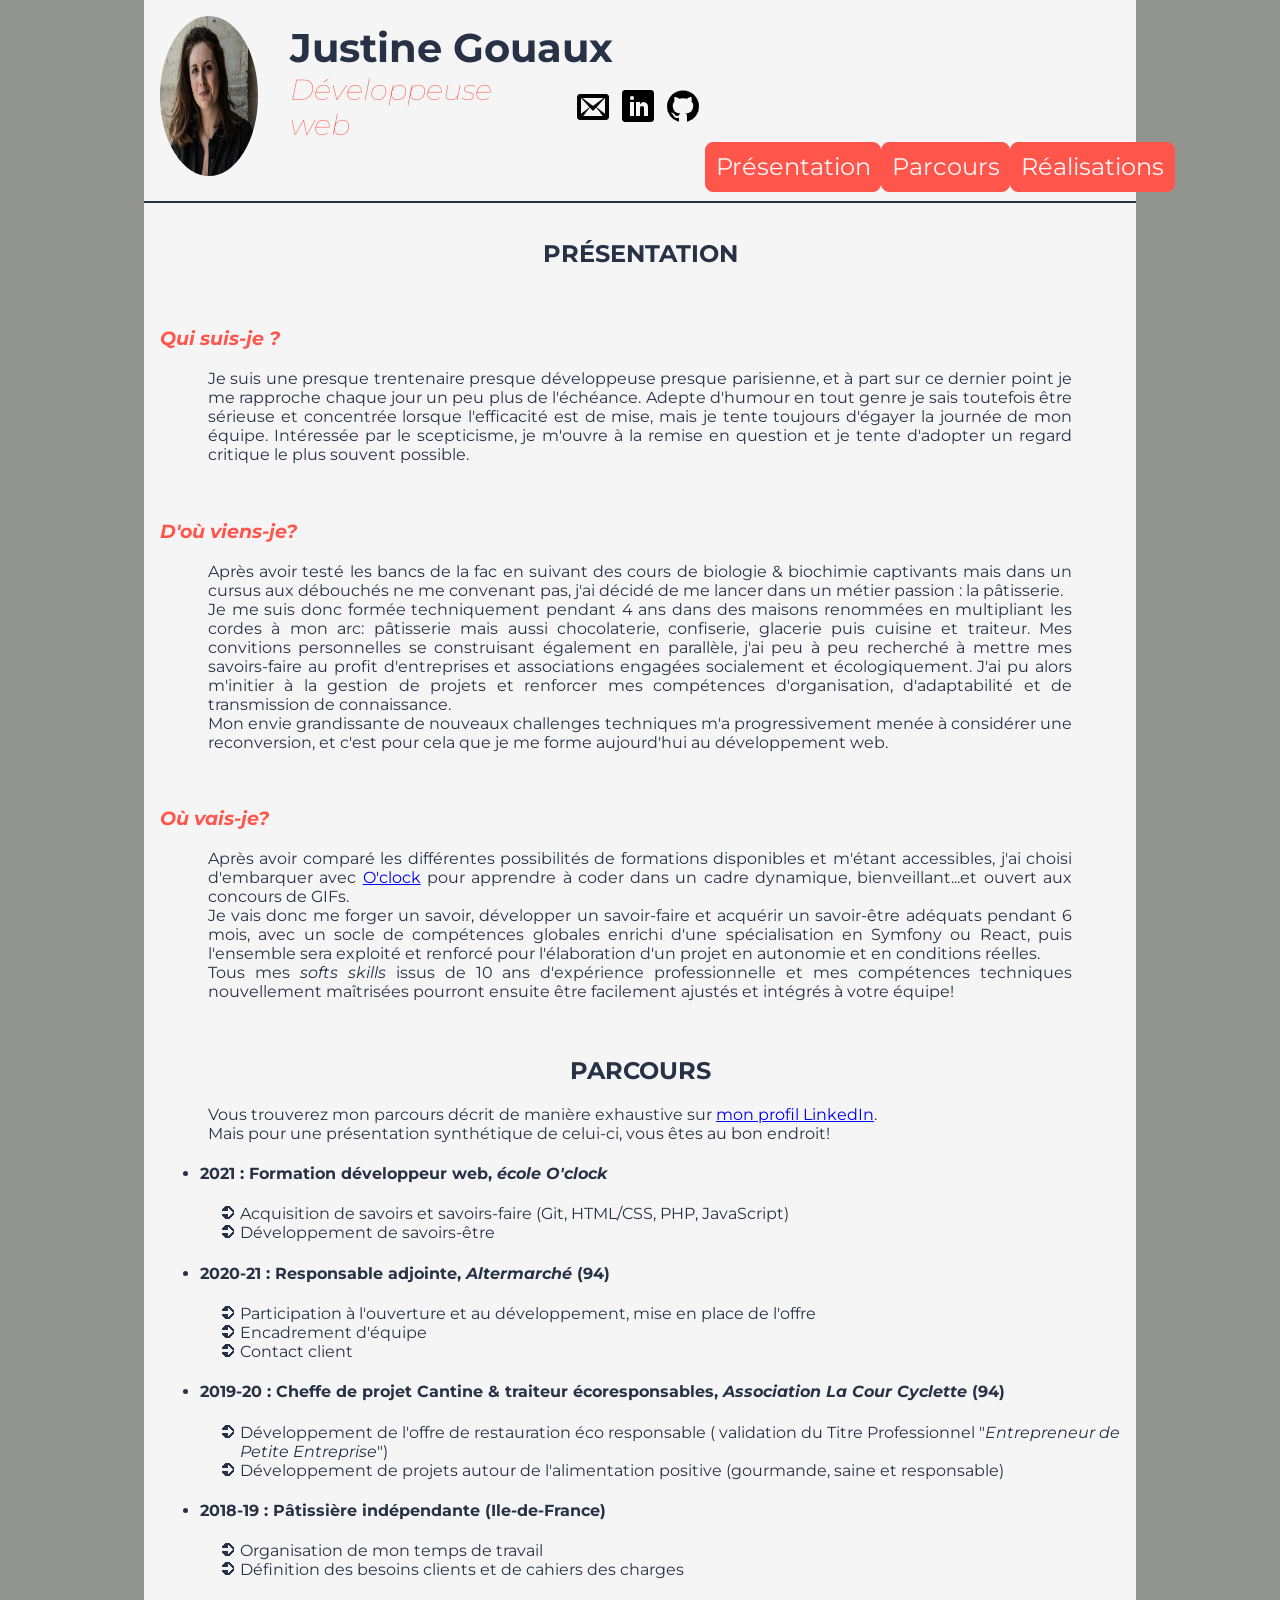
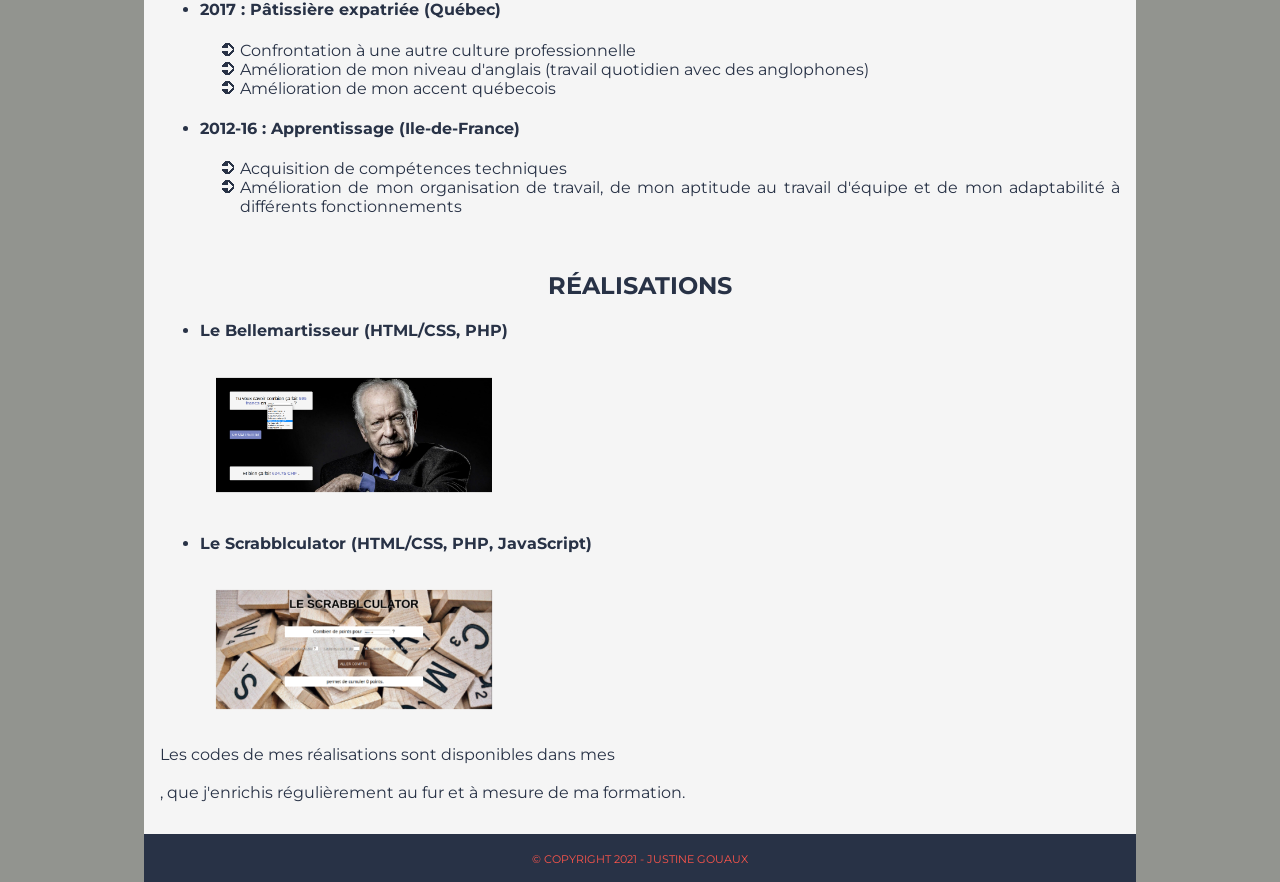
==== index.html @ 8cf94d31 "Sortie index" ====
<!DOCTYPE html>
<html lang="fr">
<head>
    <meta charset="UTF-8">
    <meta http-equiv="X-UA-Compatible" content="IE=edge">
    <meta name="viewport" content="width=device-width, initial-scale=1.0">
    <title>CV Justine Gouaux</title>

    <link rel="preconnect" href="https://fonts.googleapis.com">
    <link rel="preconnect" href="https://fonts.gstatic.com" crossorigin>
    <link href="https://fonts.googleapis.com/css2?family=Montserrat:ital,wght@0,200;0,400;0,700;0,900;1,200;1,400;1,700&family=Open+Sans:ital,wght@0,300;0,400;0,700;1,300;1,400;1,700&display=swap" rel="stylesheet">
    <link rel="stylesheet" href="../style.css">

</head>

<body>
    <header class="twoColContainer">
        <div class="profilPicture">
            <img src="../images/profil.jpg" alt="Photo de profil">
        </div>

        <div class="gridParent">
            <h1 class="gridDiv1">
                Justine Gouaux
            </h1>
            
            <div class="gridDiv2">
                <p>
                    Développeuse web
                </p>
                <ul class="rowMenu">
                    <li><a href="mailto:justine.gouaux93@gmail.com"><img src="../images/icones/envelop.png" alt="Mail"></a></li>
                    <li><a href="https://www.linkedin.com/in/justine-gouaux-03380491/"><img src="../images/icones/linkedin.png" alt="LinkedIn"></a></li>
                    <li><a href="https://github.com/Justine-Gouaux"><img src="../images/icones/github.png" alt="GitHub"></a></li>
                    <!-- Version anglaise de la page à venir
                        <li><a href="./indexEN.html"><img src="../images/icones/sphere.png" alt="Version anglaise"></a></li> 
                    -->
                </ul>
            </div>
            
            <nav class="gridDiv3 container">
                <ul class="rowMenu dropdown">
                    <li>
                        <div>
                            <a href="#presentation" class="">Présentation</a>
                        </div>
                                <ul>
                                    <li><a href="#qsj">Qui suis-je?</a></li>
                                    <li><a  href="#dvj">D'où viens-je?</a></li>
                                    <li><a  href="#ovj">Où vais-je?</a></li>
                                </ul>
                    </li>
                    <li> 
                        <a href="#parcours">Parcours</a>
                    </li>
                    <li>
                        <a href="#realisation">Réalisations</a>
                    </li>
                </ul>
            </nav>
        </div>
    </header>

    <main>
        <h2 id="presentation">
            Présentation
        </h2>

        <div class="anchor">
        <a id="qsj">&nbsp;</a>
        <h3>Qui suis-je ?</h3>
        </div>
        <p>
            Je suis une presque trentenaire presque développeuse presque parisienne, et à part sur ce dernier point je me rapproche chaque jour un peu plus de l'échéance.
            Adepte d'humour en tout genre je sais toutefois être sérieuse et concentrée lorsque l'efficacité est de mise, mais je tente toujours d'égayer la journée de mon équipe.
            Intéressée par le scepticisme, je m'ouvre à la remise en question et je tente d'adopter un regard critique le plus souvent possible.
        </p>

        <div class="anchor">
        <a id="dvj">&nbsp;</a>
        <h3>D'où viens-je?</h3>
        </div>
        <p>
            Après avoir testé les bancs de la fac en suivant des cours de biologie &#38; biochimie captivants mais dans un cursus aux débouchés ne me convenant pas, j'ai décidé de me lancer dans un métier passion : la pâtisserie.<br> 
            Je me suis donc formée techniquement pendant 4 ans dans des maisons renommées en multipliant les cordes à mon arc: pâtisserie mais aussi chocolaterie, confiserie, glacerie puis cuisine et traiteur. Mes convitions personnelles se construisant également en parallèle, j'ai peu à peu recherché à mettre mes savoirs-faire au profit d'entreprises et associations engagées socialement et écologiquement. J'ai pu alors m'initier à la gestion de projets et renforcer mes compétences d'organisation, d'adaptabilité et de transmission de connaissance.<br>
            Mon envie grandissante de nouveaux challenges techniques m'a progressivement menée à considérer une reconversion, et c'est pour cela que je me forme aujourd'hui au développement web.
        </p>

        <div class="anchor">
        <a id="ovj">&nbsp;</a>
        <h3>Où vais-je?</h3>
        </div>
        <p>
            Après avoir comparé les différentes possibilités de formations disponibles et m'étant accessibles, j'ai choisi d'embarquer avec <a href= "https://oclock.io/">O'clock</a> pour apprendre à coder dans un cadre dynamique, bienveillant...et ouvert aux concours de GIFs.<br>
            Je vais donc me forger un savoir, développer un savoir-faire et acquérir un savoir-être adéquats pendant 6 mois, avec un socle de compétences globales enrichi d'une spécialisation en Symfony ou React, puis l'ensemble sera exploité et renforcé pour l'élaboration d'un projet en autonomie et en conditions réelles.<br>
            Tous mes <span class="italic">softs skills</span> issus de 10 ans d'expérience professionnelle et mes compétences techniques nouvellement maîtrisées pourront ensuite être facilement ajustés et intégrés à votre équipe!
        </p>
        
        <div class="anchor">
        <a id="parcours">&nbsp;</a>
        <h2>
            Parcours
        </h2>
        <div>
            <p>
                Vous trouverez mon parcours décrit de manière exhaustive sur <a class="visible" href="https://www.linkedin.com/in/justine-gouaux-03380491/">mon profil LinkedIn</a>. <br>
                Mais pour une présentation synthétique de celui-ci, vous êtes au bon endroit!
                <ul>
                    <li>
                        <h4>2021 : Formation développeur web, <span class="italic">école O'clock</span></h4>
                        <ul>
                            <li>Acquisition de savoirs et savoirs-faire (Git, HTML/CSS, PHP, JavaScript) </li>
                            <li>Développement de savoirs-être</li>
                        </ul>
                    </li>
                    <li>
                        <h4>2020-21 : Responsable adjointe, <span class="italic">Altermarché</span> (94)</h4>
                        <ul>
                            <li>
                                Participation à l'ouverture et au développement, mise en place de l'offre 
                            </li>
                            <li>
                                Encadrement d'équipe
                            </li>
                            <li>
                                Contact client
                            </li>
                        </ul> 
                    </li>
                    <li>
                        <h4>2019-20 : Cheffe de projet Cantine &#38; traiteur écoresponsables, <span class="italic">Association La Cour Cyclette</span> (94)</h4>
                        <ul>
                            <li> 
                                Développement de l'offre de restauration éco responsable ( validation du Titre Professionnel "<span class="italic">Entrepreneur de Petite Entreprise</span>")
                            </li>
                            <li> 
                                Développement de projets autour de l'alimentation positive (gourmande, saine et responsable) 
                            </li>                           
                        </ul>

                    </li>
                    <li>
                        <h4>2018-19 : Pâtissière indépendante (Ile-de-France)</h4>
                        <ul>
                            <li>
                                Organisation de mon temps de travail
                            </li>
                            <li>
                                Définition des besoins clients et de cahiers des charges
                            </li>
                        </ul>
                </li>
                    <li>
                        <h4>2017 : Pâtissière expatriée (Québec)</h4>
                        <ul>
                            <li>
                                Confrontation à une autre culture professionnelle
                            <li>
                                Amélioration de mon niveau d'anglais (travail quotidien avec des anglophones)
                            </li>
                            </li>
                            <li>
                                Amélioration de mon accent québecois
                            </li>
                        </ul>

                    </li>
                    <li>
                        <h4>2012-16 : Apprentissage (Ile-de-France)</h4>
                        <ul>
                            <li>
                                Acquisition de compétences techniques
                            </li>
                            <li>
                                Amélioration de mon organisation de travail, de mon aptitude au travail d'équipe et de mon adaptabilité à différents fonctionnements 
                            </li>
                        </ul>
                    </li>
                </ul>
            </p>

        <div class="anchor">
        <a id="realisation">&nbsp;</a>
        <h2> 
            Réalisations
        </h2>
        <div>
            <p>
                <ul>
                    <li>
                        <h4>Le Bellemartisseur (HTML/CSS, PHP)</h4>
                        <a class="visible" href="../images/Bellemaretisseur.png" ><img src="../images/Bellemaretisseur.png" alt="Capture d'écran du Bellemartisseur"></a>
                    </li>
                    <li>
                        <h4>Le Scrabblculator (HTML/CSS, PHP, JavaScript)</h4>
                        <a class="visible" href="../images/Scrabblculator.png"><img src="../images/Scrabblculator.png" alt="Capture d'écran du Scrabblculator"></a>
                    </li>
                </ul>
            Les codes de mes réalisations sont disponibles dans mes <a href="https://github.com/Justine-Gouaux?tab=repositories">repositories publics sur GitHub</a>, que j'enrichis régulièrement au fur et à mesure de ma formation.
            </p>
    
    </main>

    <footer>
        <small>&#169; Copyright 2021 - Justine GOUAUX</small>
    </footer>
    
</body>
</html>
---- style.css ----
:root{
    --main-color: #283246;
    --second-color: #ff554b;
    --third-color: #7f8998;
}

@counter-style right-arrow {
    system: cyclic;
    symbols: "\2B8A";
    suffix: " ";
  }

html {
    font-size: 100%;
    font-family: 'Montserrat', sans-serif;
    color: var(--main-color);
}

body {
    width: 100%;
    background-color : #92948f;
    margin: 0;
    padding: 0;
}

header, main, footer {
    width: 75%;
    margin: 0 auto;
    padding: 1rem;
}

.italic {
    font-style: italic;
}

/* HEADER */
header {
    position: sticky;
    top: 0;
    background-color: whitesmoke;
    color: var(--main-color);
    height: fit-content;
}

ul img {
    margin: 1em;
}

nav .rowmenu {
    justify-content: space-between;
}

.dropdown {
    display: flex;
}

.dropdown li {
    font-size: 1.5rem;
    color: whitesmoke;
    background-color: var(--second-color);
    border: 1px, solid, var(--second-color);
    border-radius: 0.5rem;
    margin: 0 auto;
    padding: 0.6rem;
    position: relative;
}

.dropdown li a {
    text-decoration: none;
    color: whitesmoke;
}

.dropdown li li{
    background-color: whitesmoke;
    color: var(--second-color);
    border: none;
}

.dropdown li li a{
    background-color: whitesmoke;
    color: var(--main-color);
    font-size: 1.2rem;
    font-weight: lighter;
    font-style: italic;
    position: relative;
}


.dropdown li:hover {
    color: whitesmoke;
    background-color: var(--main-color) ;
}

.dropdown li li:hover {
    color: var(--main-color);
    background-color: whitesmoke;
}

.dropdown li li a:hover {
    color: var(--main-color);
    background-color: whitesmoke;
    font-weight: bolder;
}

.dropdown li:hover > ul {
    display: block;
    background-color: whitesmoke;
}

.dropdown ul {
    border: 1px solid rgba(0, 0, 0, 0.3);
    display: none;
    left: 0;
    position: absolute;
    top: 100%;
    list-style-type: none;
    margin: 0;
    padding: 0;
    width: 120%;
}

.gridDiv1 { 
    grid-area: 1 / 1;
    display: flex;
    justify-content: flex-start;
    align-items: flex-end;
    font-size: 2.5rem;
    font-weight: bold;
}

.gridDiv1 , .gridDiv1 p, .gridDiv2 p {
    margin-block-start: 0;
    margin-block-end: 0;
}

.gridDiv2 { 
    grid-area: 2 / 1;
    display: flex;
    justify-content: flex-start;
    align-items: center;
    color: var(--second-color);
    font-size: 1.8rem;
    font-weight: lighter;
    font-style: italic;
    padding: 0;
}

.gridDiv2 li {
    font-size: 0.4rem;
}

.gridDiv2 li:first-child{
    margin-left: 1.5rem;
}

.gridDiv3 { 
    grid-area: 4 / 2;
    padding: 0;
}

.gridParent {
    display: grid;
    grid-template-columns: repeat(2, 50%);
    grid-template-rows: 33%;
    grid-column-gap: 0px;
    grid-row-gap: 0px;
    padding: 0;
    width: 90%;
}

.profilPicture {
    border-radius: 50%;
    height: 10rem;
    width: 10rem;
    float: left;
    line-height: 1;
    margin-right: 2rem;
}


.profilPicture img {
    border-radius: 50%;
    height: 100%;
    width: 100%;
}

.rowMenu {
    display: flex;
    padding: 0;
    margin: 0;
}
    
.rowMenu li {
    list-style : none;
}

.twoColContainer{
    width: 75%;
    display: flex;
    border-bottom: 2px solid var(--main-color);
}

/* MAIN */
main {
    background-color: whitesmoke;
    text-align: justify;
}

main h2 {
    text-align : center;
    font-size: 1.5rem;
    text-transform: uppercase;
    font-weight: bold;
    color: var(--main-color);
}

main h3 {
    font-size: 1.2rem;
    font-style: italic;
    color: var(--second-color);
}

main p {
    margin-left: 3rem;
    margin-right: 3rem;
}

main img {
    width: 30%;
}


ul ul {
    list-style-type: right-arrow;
}

.anchor a{
    display: block;
    position: relative;
    top: -12rem;
    visibility: hidden;
}

a.visible{
    display: inline;
    top: 0;
    visibility: visible;
}

/* FOOTER */
footer {
    background-color: var(--main-color);
    color: var(--second-color);
    text-align: center;
    text-transform: uppercase;
    font-size: small;
    height: fit-content;
}
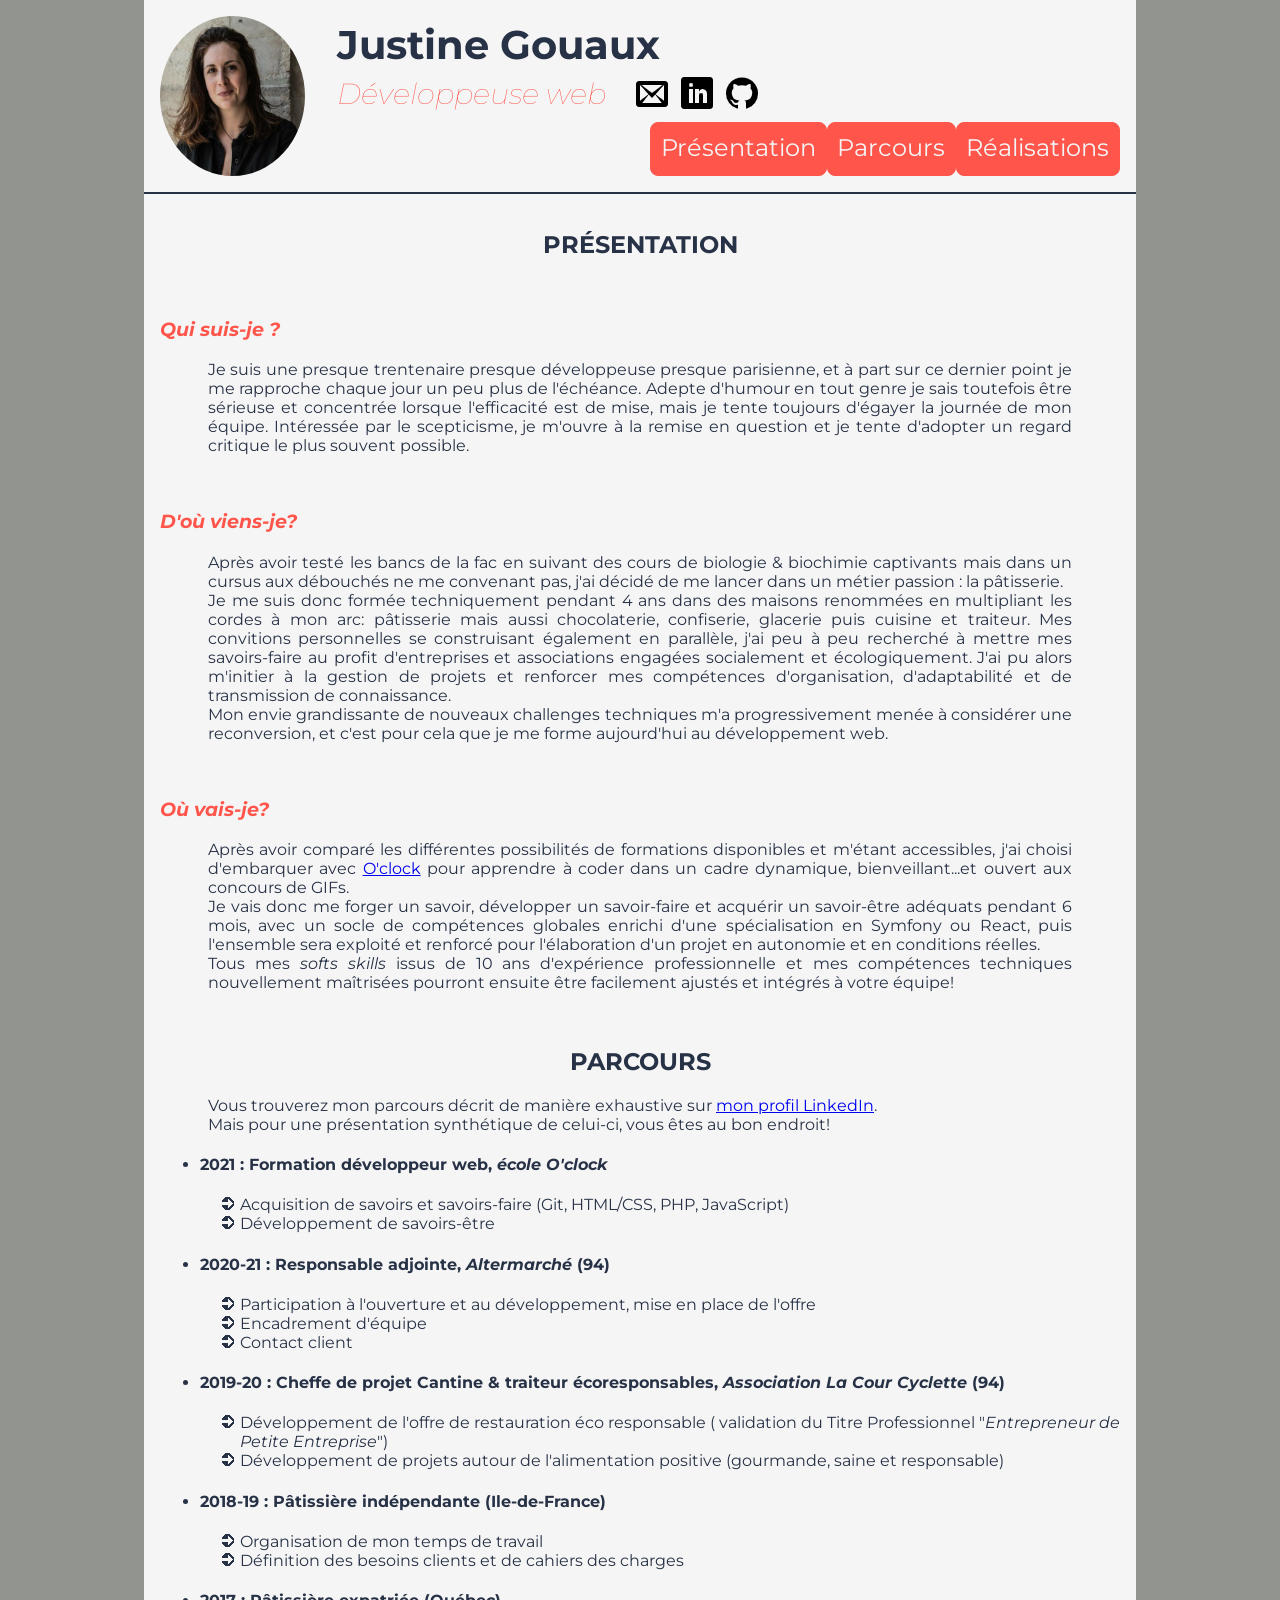
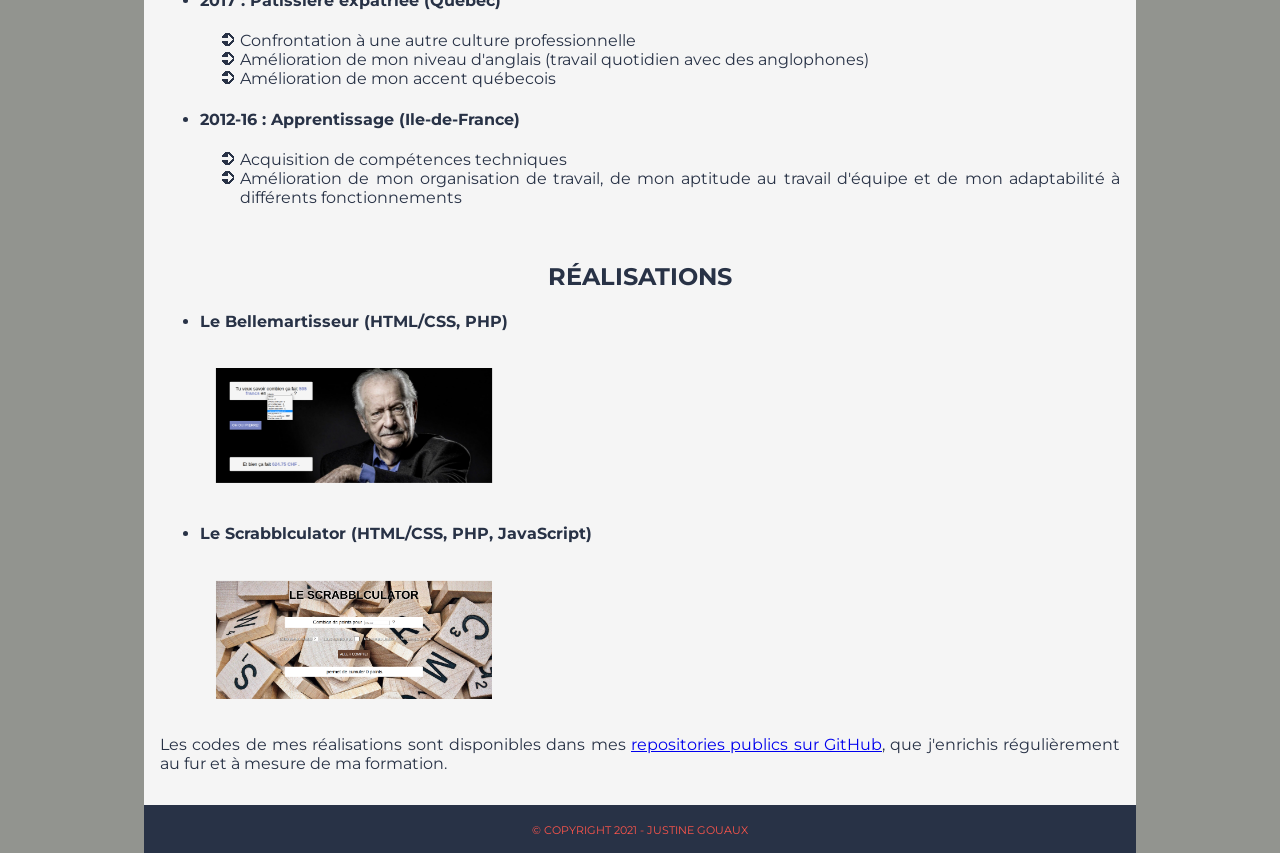
==== commit 12c74565: "Responsive" ====
--- a/index.html
+++ b/index.html
@@ -4,19 +4,19 @@
     <meta charset="UTF-8">
     <meta http-equiv="X-UA-Compatible" content="IE=edge">
     <meta name="viewport" content="width=device-width, initial-scale=1.0">
-    <title>CV Justine Gouaux</title>
+    <title>Présentation Justine Gouaux</title>
 
     <link rel="preconnect" href="https://fonts.googleapis.com">
     <link rel="preconnect" href="https://fonts.gstatic.com" crossorigin>
     <link href="https://fonts.googleapis.com/css2?family=Montserrat:ital,wght@0,200;0,400;0,700;0,900;1,200;1,400;1,700&family=Open+Sans:ital,wght@0,300;0,400;0,700;1,300;1,400;1,700&display=swap" rel="stylesheet">
-    <link rel="stylesheet" href="../style.css">
+    <link rel="stylesheet" href="./style.css">
 
 </head>
 
 <body>
     <header class="twoColContainer">
         <div class="profilPicture">
-            <img src="../images/profil.jpg" alt="Photo de profil">
+            <img src="./images/profil.jpg" alt="Photo de profil">
         </div>
 
         <div class="gridParent">
@@ -29,9 +29,9 @@
                     Développeuse web
                 </p>
                 <ul class="rowMenu">
-                    <li><a href="mailto:justine.gouaux93@gmail.com"><img src="../images/icones/envelop.png" alt="Mail"></a></li>
-                    <li><a href="https://www.linkedin.com/in/justine-gouaux-03380491/"><img src="../images/icones/linkedin.png" alt="LinkedIn"></a></li>
-                    <li><a href="https://github.com/Justine-Gouaux"><img src="../images/icones/github.png" alt="GitHub"></a></li>
+                    <li><a href="mailto:justine.gouaux93@gmail.com"><img src="./images/icones/envelop.png" alt="Mail"></a></li>
+                    <li><a href="https://www.linkedin.com/in/justine-gouaux-03380491/"><img src="./images/icones/linkedin.png" alt="LinkedIn"></a></li>
+                    <li><a href="https://github.com/Justine-Gouaux"><img src="./images/icones/github.png" alt="GitHub"></a></li>
                     <!-- Version anglaise de la page à venir
                         <li><a href="./indexEN.html"><img src="../images/icones/sphere.png" alt="Version anglaise"></a></li> 
                     -->
@@ -189,16 +189,16 @@
                 <ul>
                     <li>
                         <h4>Le Bellemartisseur (HTML/CSS, PHP)</h4>
-                        <a class="visible" href="../images/Bellemaretisseur.png" ><img src="../images/Bellemaretisseur.png" alt="Capture d'écran du Bellemartisseur"></a>
+                        <a class="visible" href="./images/Bellemaretisseur.png" ><img src="./images/Bellemaretisseur.png" alt="Capture d'écran du Bellemartisseur"></a>
                     </li>
                     <li>
                         <h4>Le Scrabblculator (HTML/CSS, PHP, JavaScript)</h4>
-                        <a class="visible" href="../images/Scrabblculator.png"><img src="../images/Scrabblculator.png" alt="Capture d'écran du Scrabblculator"></a>
-                    </li>
-                </ul>
-            Les codes de mes réalisations sont disponibles dans mes <a href="https://github.com/Justine-Gouaux?tab=repositories">repositories publics sur GitHub</a>, que j'enrichis régulièrement au fur et à mesure de ma formation.
+                        <a class="visible" href="./images/Scrabblculator.png"><img src="./images/Scrabblculator.png" alt="Capture d'écran du Scrabblculator"></a>
+                    </li>
+                </ul>
+            Les codes de mes réalisations sont disponibles dans mes <a class="visible" href="https://github.com/Justine-Gouaux?tab=repositories">repositories publics sur GitHub</a>, que j'enrichis régulièrement au fur et à mesure de ma formation.
             </p>
-    
+        </div>
     </main>
 
     <footer>
--- a/style.css
+++ b/style.css
@@ -23,10 +23,12 @@
     padding: 0;
 }
 
+@media (min-width: 768px) {
 header, main, footer {
     width: 75%;
     margin: 0 auto;
     padding: 1rem;
+}
 }
 
 .italic {
@@ -53,38 +55,6 @@
 .dropdown {
     display: flex;
 }
-
-.dropdown li {
-    font-size: 1.5rem;
-    color: whitesmoke;
-    background-color: var(--second-color);
-    border: 1px, solid, var(--second-color);
-    border-radius: 0.5rem;
-    margin: 0 auto;
-    padding: 0.6rem;
-    position: relative;
-}
-
-.dropdown li a {
-    text-decoration: none;
-    color: whitesmoke;
-}
-
-.dropdown li li{
-    background-color: whitesmoke;
-    color: var(--second-color);
-    border: none;
-}
-
-.dropdown li li a{
-    background-color: whitesmoke;
-    color: var(--main-color);
-    font-size: 1.2rem;
-    font-weight: lighter;
-    font-style: italic;
-    position: relative;
-}
-
 
 .dropdown li:hover {
     color: whitesmoke;
@@ -119,64 +89,234 @@
     width: 120%;
 }
 
-.gridDiv1 { 
-    grid-area: 1 / 1;
-    display: flex;
-    justify-content: flex-start;
-    align-items: flex-end;
-    font-size: 2.5rem;
-    font-weight: bold;
-}
-
-.gridDiv1 , .gridDiv1 p, .gridDiv2 p {
-    margin-block-start: 0;
-    margin-block-end: 0;
-}
-
-.gridDiv2 { 
-    grid-area: 2 / 1;
-    display: flex;
-    justify-content: flex-start;
-    align-items: center;
-    color: var(--second-color);
-    font-size: 1.8rem;
-    font-weight: lighter;
-    font-style: italic;
-    padding: 0;
-}
-
-.gridDiv2 li {
-    font-size: 0.4rem;
-}
-
-.gridDiv2 li:first-child{
-    margin-left: 1.5rem;
-}
-
-.gridDiv3 { 
-    grid-area: 4 / 2;
-    padding: 0;
-}
-
-.gridParent {
-    display: grid;
-    grid-template-columns: repeat(2, 50%);
-    grid-template-rows: 33%;
-    grid-column-gap: 0px;
-    grid-row-gap: 0px;
-    padding: 0;
-    width: 90%;
-}
-
-.profilPicture {
-    border-radius: 50%;
-    height: 10rem;
-    width: 10rem;
-    float: left;
-    line-height: 1;
-    margin-right: 2rem;
-}
-
+@media (min-width: 1430px){
+    .gridParent {
+        display: grid;
+        grid-template-columns: repeat(2, 50%);
+        grid-template-rows: 33%;
+        grid-column-gap: 0px;
+        grid-row-gap: 0px;
+        padding: 0;
+        width: 90%;
+    }
+
+    .gridDiv3 { 
+        grid-area: 4 / 2;
+        padding: 0;
+    }
+} 
+
+@media (min-width: 768px){
+    .gridDiv1 { 
+        grid-area: 1 / 1;
+        display: flex;
+        justify-content: flex-start;
+        align-items: flex-end;
+        font-size: 2.5rem;
+        font-weight: bold;
+    }
+    
+    .gridDiv1 , .gridDiv1 p, .gridDiv2 p {
+        margin-block-start: 0;
+        margin-block-end: 0;
+    }
+    
+    .gridDiv2 { 
+        grid-area: 2 / 1;
+        display: flex;
+        justify-content: flex-start;
+        align-items: center;
+        color: var(--second-color);
+        font-size: 1.8rem;
+        font-weight: lighter;
+        font-style: italic;
+        padding: 0;
+    }
+    
+    .gridDiv2 li {
+        font-size: 0.4rem;
+    }
+    
+    .gridDiv2 li:first-child{
+        margin-left: 1.5rem;
+    }
+    
+    @media (max-width: 1419px){
+        .gridDiv3 { 
+            grid-area: 4 / 1;
+            padding: 0;
+            display: flex;
+            justify-content: flex-end;
+        }
+
+        .gridParent {
+            display: grid;
+            grid-template-columns: 1;
+            grid-template-rows: 33%;
+            grid-column-gap: 0px;
+            grid-row-gap: 0px;
+            padding: 0;
+            width: 90%;
+        }
+    }
+
+    .dropdown li {
+        font-size: 1.5rem;
+        color: whitesmoke;
+        background-color: var(--second-color);
+        border: 1px, solid, var(--second-color);
+        border-radius: 0.5rem;
+        margin: 0 auto;
+        padding: 0.6rem;
+        position: relative;
+    }
+
+    .dropdown li a {
+        text-decoration: none;
+        color: whitesmoke;
+    }
+
+    .dropdown li li{
+        background-color: whitesmoke;
+        color: var(--second-color);
+        border: none;
+    }
+
+    .dropdown li li a{
+        background-color: whitesmoke;
+        color: var(--main-color);
+        font-size: 1.2rem;
+        font-weight: lighter;
+        font-style: italic;
+        position: relative;
+    }
+
+    .profilPicture {
+        border-radius: 50%;
+        height: 10rem;
+        width: 10rem;
+        float: left;
+        line-height: 1;
+        margin-right: 2rem;
+    }
+
+    .twoColContainer{
+        width: 75%;
+        display: flex;
+        border-bottom: 2px solid var(--main-color);
+    }
+}
+
+@media (max-width: 767px){
+    .gridDiv1 { 
+        grid-area: 1 / 1;
+        display: flex;
+        justify-content: flex-start;
+        align-items: flex-end;
+        font-size: 1.5rem;
+        font-weight: bold;
+    }
+    
+    .gridDiv1 , .gridDiv1 p, .gridDiv2 p {
+        margin-block-start: 0;
+        margin-block-end: 0;
+    }
+    
+    .gridDiv2 { 
+        grid-area: 2 / 1;
+        display: flex;
+        justify-content: flex-start;
+        align-items: center;
+        color: var(--second-color);
+        font-size: 1.2rem;
+        font-weight: lighter;
+        font-style: italic;
+        padding: 0;
+    }
+    
+    .gridDiv2 li {
+        font-size: 0.2rem;
+    }
+    
+    .gridDiv2 li:first-child{
+        margin-left: 1rem;
+    }
+    
+    .gridDiv3 { 
+        grid-area: 3 / 1;
+        padding: 0;
+        display: flex;
+        flex-direction: row;
+        justify-content: flex-end;
+        padding: 0.2rem;
+    }
+
+    .gridParent {
+        display: grid;
+        grid-template-columns: 1;
+        grid-template-rows: 33%;
+        grid-column-gap: 0px;
+        grid-row-gap: 0px;
+        padding: 0;
+        width: 80%;
+    }
+
+    .dropdown li {
+        font-size: 1.2rem;
+        color: whitesmoke;
+        background-color: var(--second-color);
+        border: 0.5px, solid, var(--second-color);
+        border-radius: 0.5rem;
+        margin: 0 auto;
+        padding: 0.2rem;
+        position: relative;
+    }
+
+    .dropdown li a {
+        text-decoration: none;
+        color: whitesmoke;
+    }
+
+    .dropdown li li{
+        background-color: whitesmoke;
+        color: var(--second-color);
+        border: none;
+    }
+
+    .dropdown li li a{
+        background-color: whitesmoke;
+        color: var(--main-color);
+        font-size: 1rem;
+        font-weight: lighter;
+        font-style: italic;
+        position: relative;
+    }
+
+    .profilPicture {
+        border-radius: 50%;
+        height: 5rem;
+        width: 5rem;
+        float: left;
+        line-height: 1;
+        margin-right: 1rem;
+    }
+
+    @media (max-width: 410px){
+        .gridDiv2{
+            display: flex;
+            flex-direction: column;
+        }
+      
+        .gridDiv3 ul{
+            display: flex;
+            flex-wrap: wrap-reverse;
+        }
+
+        .dropdown ul {
+            display: none;
+        }
+    }
+}
 
 .profilPicture img {
     border-radius: 50%;
@@ -195,7 +335,6 @@
 }
 
 .twoColContainer{
-    width: 75%;
     display: flex;
     border-bottom: 2px solid var(--main-color);
 }
@@ -220,9 +359,18 @@
     color: var(--second-color);
 }
 
-main p {
-    margin-left: 3rem;
-    margin-right: 3rem;
+@media (min-width:768px){
+    main p {
+        margin-left: 3rem;
+        margin-right: 3rem;
+    }
+}
+
+@media (max-width:767px){
+    main p {
+        margin-left: 0.5rem;
+        margin-right: 0.5rem;
+    }
 }
 
 main img {
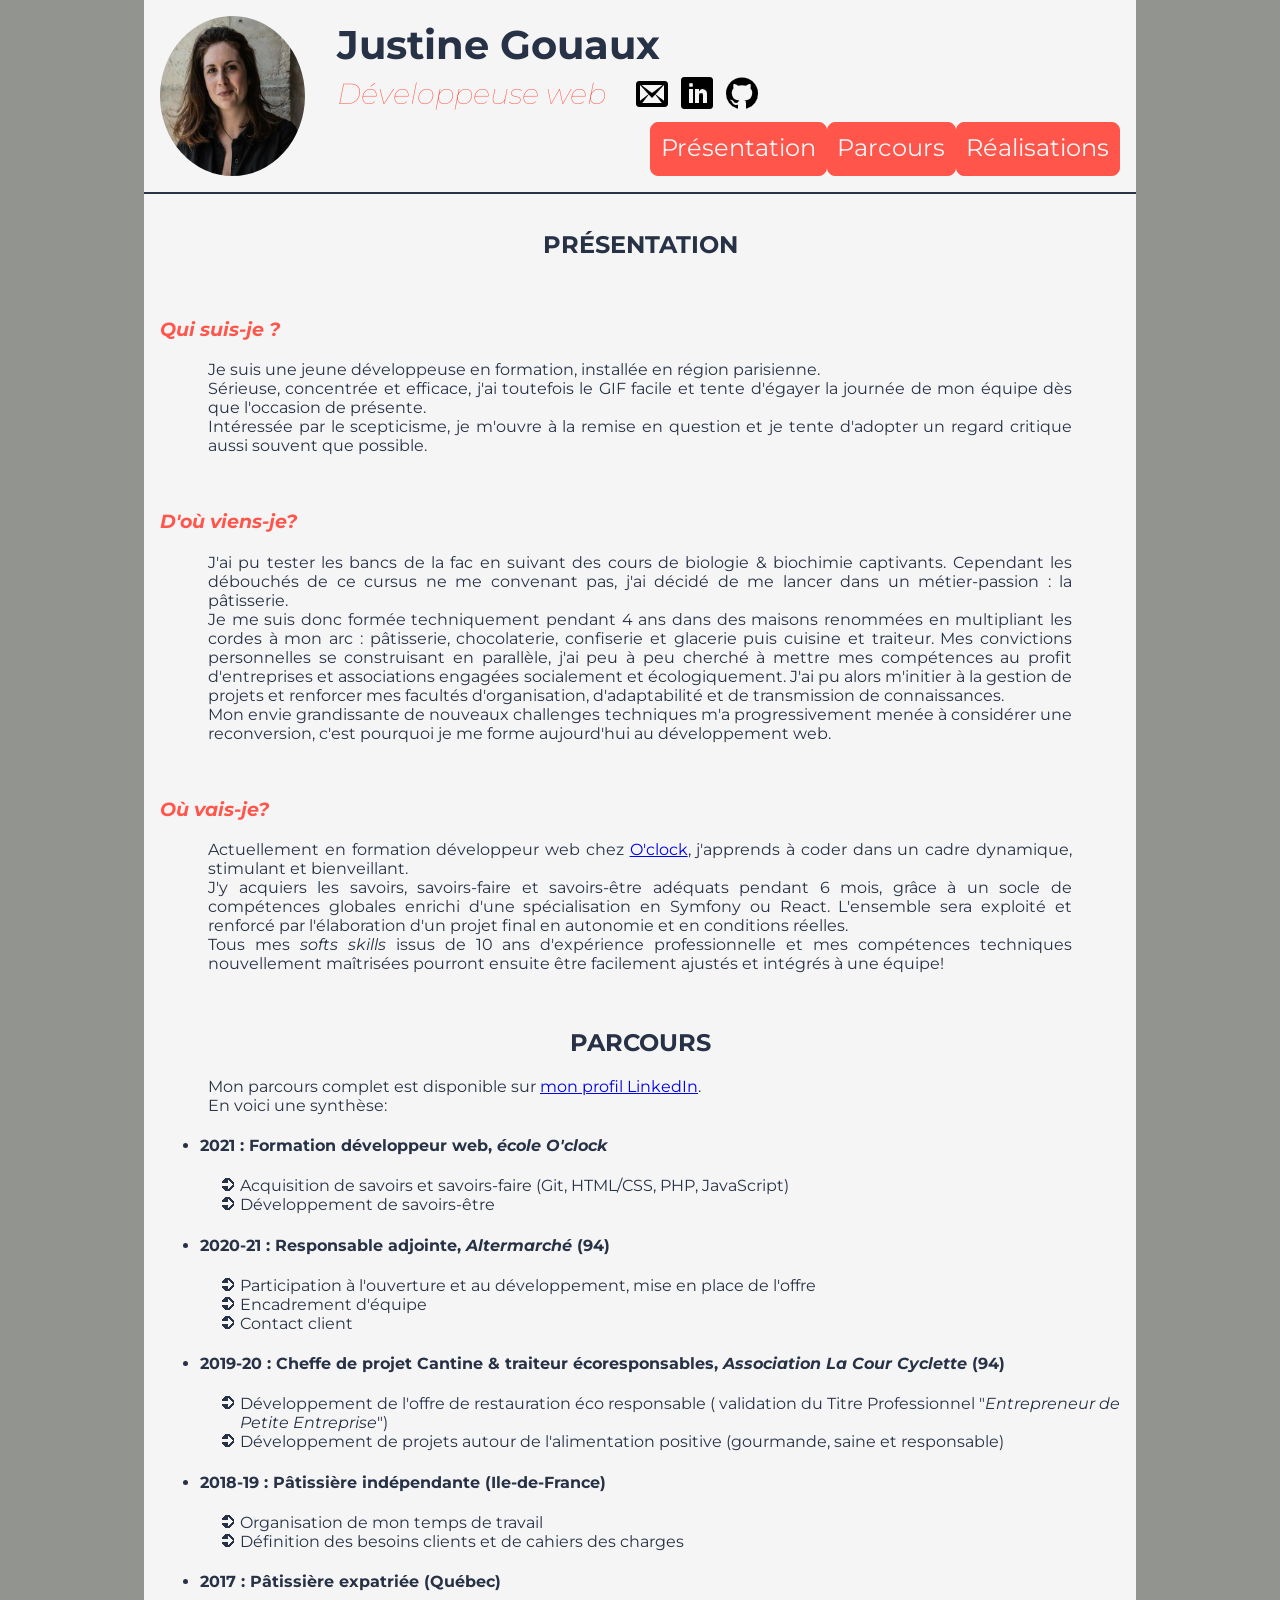
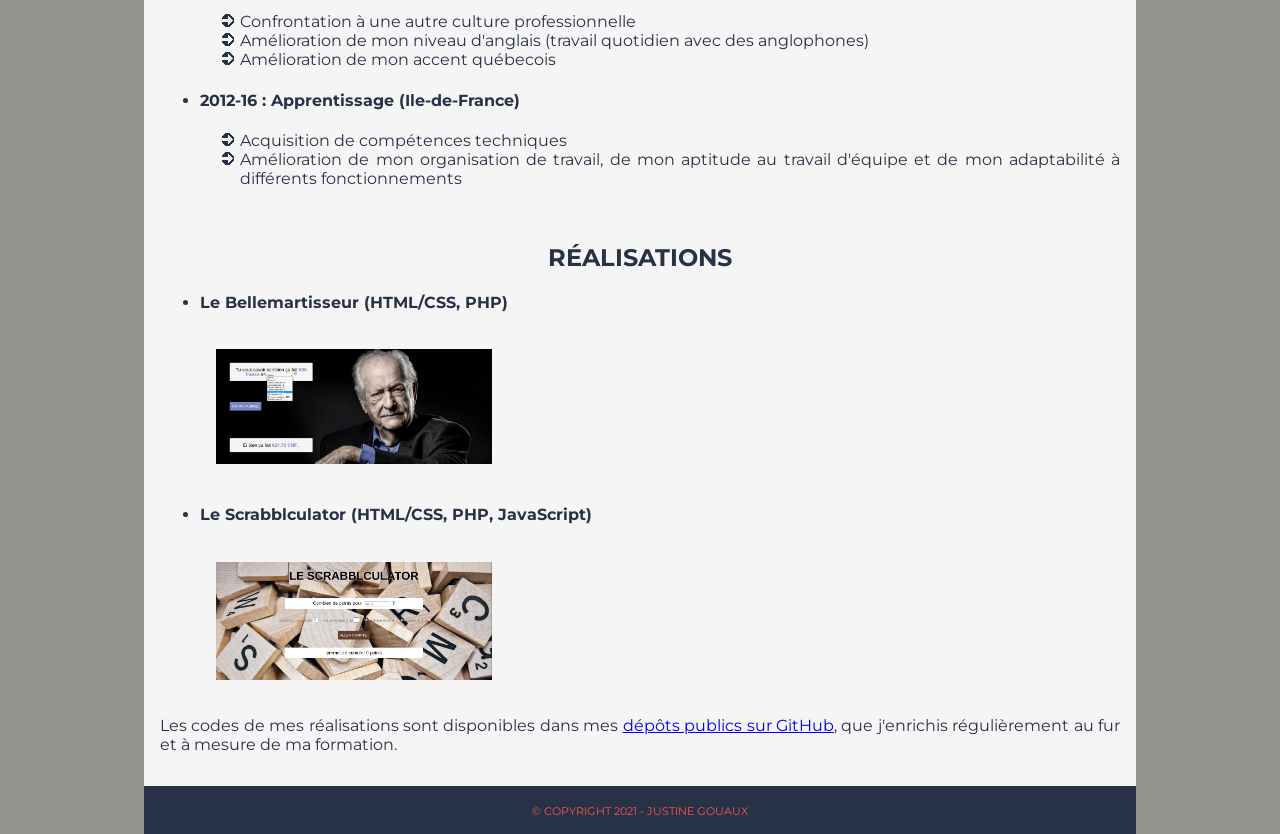
==== commit f2035fee: "Modifs suite relecture IL" ====
--- a/index.html
+++ b/index.html
@@ -71,9 +71,9 @@
         <h3>Qui suis-je ?</h3>
         </div>
         <p>
-            Je suis une presque trentenaire presque développeuse presque parisienne, et à part sur ce dernier point je me rapproche chaque jour un peu plus de l'échéance.
-            Adepte d'humour en tout genre je sais toutefois être sérieuse et concentrée lorsque l'efficacité est de mise, mais je tente toujours d'égayer la journée de mon équipe.
-            Intéressée par le scepticisme, je m'ouvre à la remise en question et je tente d'adopter un regard critique le plus souvent possible.
+            Je suis une jeune développeuse en formation, installée en région parisienne.<br>
+            Sérieuse, concentrée et efficace, j'ai toutefois le GIF facile et tente d'égayer la journée de mon équipe dès que l'occasion de présente.<br>
+            Intéressée par le scepticisme, je m'ouvre à la remise en question et je tente d'adopter un regard critique aussi souvent que possible.
         </p>
 
         <div class="anchor">
@@ -81,9 +81,9 @@
         <h3>D'où viens-je?</h3>
         </div>
         <p>
-            Après avoir testé les bancs de la fac en suivant des cours de biologie &#38; biochimie captivants mais dans un cursus aux débouchés ne me convenant pas, j'ai décidé de me lancer dans un métier passion : la pâtisserie.<br> 
-            Je me suis donc formée techniquement pendant 4 ans dans des maisons renommées en multipliant les cordes à mon arc: pâtisserie mais aussi chocolaterie, confiserie, glacerie puis cuisine et traiteur. Mes convitions personnelles se construisant également en parallèle, j'ai peu à peu recherché à mettre mes savoirs-faire au profit d'entreprises et associations engagées socialement et écologiquement. J'ai pu alors m'initier à la gestion de projets et renforcer mes compétences d'organisation, d'adaptabilité et de transmission de connaissance.<br>
-            Mon envie grandissante de nouveaux challenges techniques m'a progressivement menée à considérer une reconversion, et c'est pour cela que je me forme aujourd'hui au développement web.
+            J'ai pu tester les bancs de la fac en suivant des cours de biologie &#38; biochimie captivants. Cependant les débouchés de ce cursus ne me convenant pas, j'ai décidé de me lancer dans un métier-passion : la pâtisserie.<br> 
+            Je me suis donc formée techniquement pendant 4 ans dans des maisons renommées en multipliant les cordes à mon arc : pâtisserie, chocolaterie, confiserie et glacerie puis cuisine et traiteur. Mes convictions personnelles se construisant en parallèle, j'ai peu à peu cherché à mettre mes compétences au profit d'entreprises et associations engagées socialement et écologiquement. J'ai pu alors m'initier à la gestion de projets et renforcer mes facultés d'organisation, d'adaptabilité et de transmission de connaissances.<br>
+            Mon envie grandissante de nouveaux challenges techniques m'a progressivement menée à considérer une reconversion, c'est pourquoi je me forme aujourd'hui au développement web.
         </p>
 
         <div class="anchor">
@@ -91,9 +91,9 @@
         <h3>Où vais-je?</h3>
         </div>
         <p>
-            Après avoir comparé les différentes possibilités de formations disponibles et m'étant accessibles, j'ai choisi d'embarquer avec <a href= "https://oclock.io/">O'clock</a> pour apprendre à coder dans un cadre dynamique, bienveillant...et ouvert aux concours de GIFs.<br>
-            Je vais donc me forger un savoir, développer un savoir-faire et acquérir un savoir-être adéquats pendant 6 mois, avec un socle de compétences globales enrichi d'une spécialisation en Symfony ou React, puis l'ensemble sera exploité et renforcé pour l'élaboration d'un projet en autonomie et en conditions réelles.<br>
-            Tous mes <span class="italic">softs skills</span> issus de 10 ans d'expérience professionnelle et mes compétences techniques nouvellement maîtrisées pourront ensuite être facilement ajustés et intégrés à votre équipe!
+            Actuellement en formation développeur web chez <a href= "https://oclock.io/">O'clock</a>, j'apprends à coder dans un cadre dynamique, stimulant et bienveillant.<br>
+            J'y acquiers les savoirs, savoirs-faire et  savoirs-être adéquats pendant 6 mois, grâce à un socle de compétences globales enrichi d'une spécialisation en Symfony ou React. L'ensemble sera exploité et renforcé par l'élaboration d'un projet final en autonomie et en conditions réelles.<br>
+            Tous mes <span class="italic">softs skills</span> issus de 10 ans d'expérience professionnelle et mes compétences techniques nouvellement maîtrisées pourront ensuite être facilement ajustés et intégrés à une équipe!
         </p>
         
         <div class="anchor">
@@ -103,8 +103,8 @@
         </h2>
         <div>
             <p>
-                Vous trouverez mon parcours décrit de manière exhaustive sur <a class="visible" href="https://www.linkedin.com/in/justine-gouaux-03380491/">mon profil LinkedIn</a>. <br>
-                Mais pour une présentation synthétique de celui-ci, vous êtes au bon endroit!
+                Mon parcours complet est disponible sur <a class="visible" href="https://www.linkedin.com/in/justine-gouaux-03380491/">mon profil LinkedIn</a>. <br>
+                En voici une synthèse:
                 <ul>
                     <li>
                         <h4>2021 : Formation développeur web, <span class="italic">école O'clock</span></h4>
@@ -196,7 +196,7 @@
                         <a class="visible" href="./images/Scrabblculator.png"><img src="./images/Scrabblculator.png" alt="Capture d'écran du Scrabblculator"></a>
                     </li>
                 </ul>
-            Les codes de mes réalisations sont disponibles dans mes <a class="visible" href="https://github.com/Justine-Gouaux?tab=repositories">repositories publics sur GitHub</a>, que j'enrichis régulièrement au fur et à mesure de ma formation.
+            Les codes de mes réalisations sont disponibles dans mes <a class="visible" href="https://github.com/Justine-Gouaux?tab=repositories">dépôts publics sur GitHub</a>, que j'enrichis régulièrement au fur et à mesure de ma formation.
             </p>
         </div>
     </main>
--- a/style.css
+++ b/style.css
@@ -42,6 +42,7 @@
     background-color: whitesmoke;
     color: var(--main-color);
     height: fit-content;
+    z-index: 1;
 }
 
 ul img {
@@ -377,6 +378,13 @@
     width: 30%;
 }
 
+@media (max-width:767px){
+    main img {
+        width: 80%;
+    }
+}
+
+
 
 ul ul {
     list-style-type: right-arrow;
@@ -393,6 +401,7 @@
     display: inline;
     top: 0;
     visibility: visible;
+    z-index: 0;
 }
 
 /* FOOTER */
